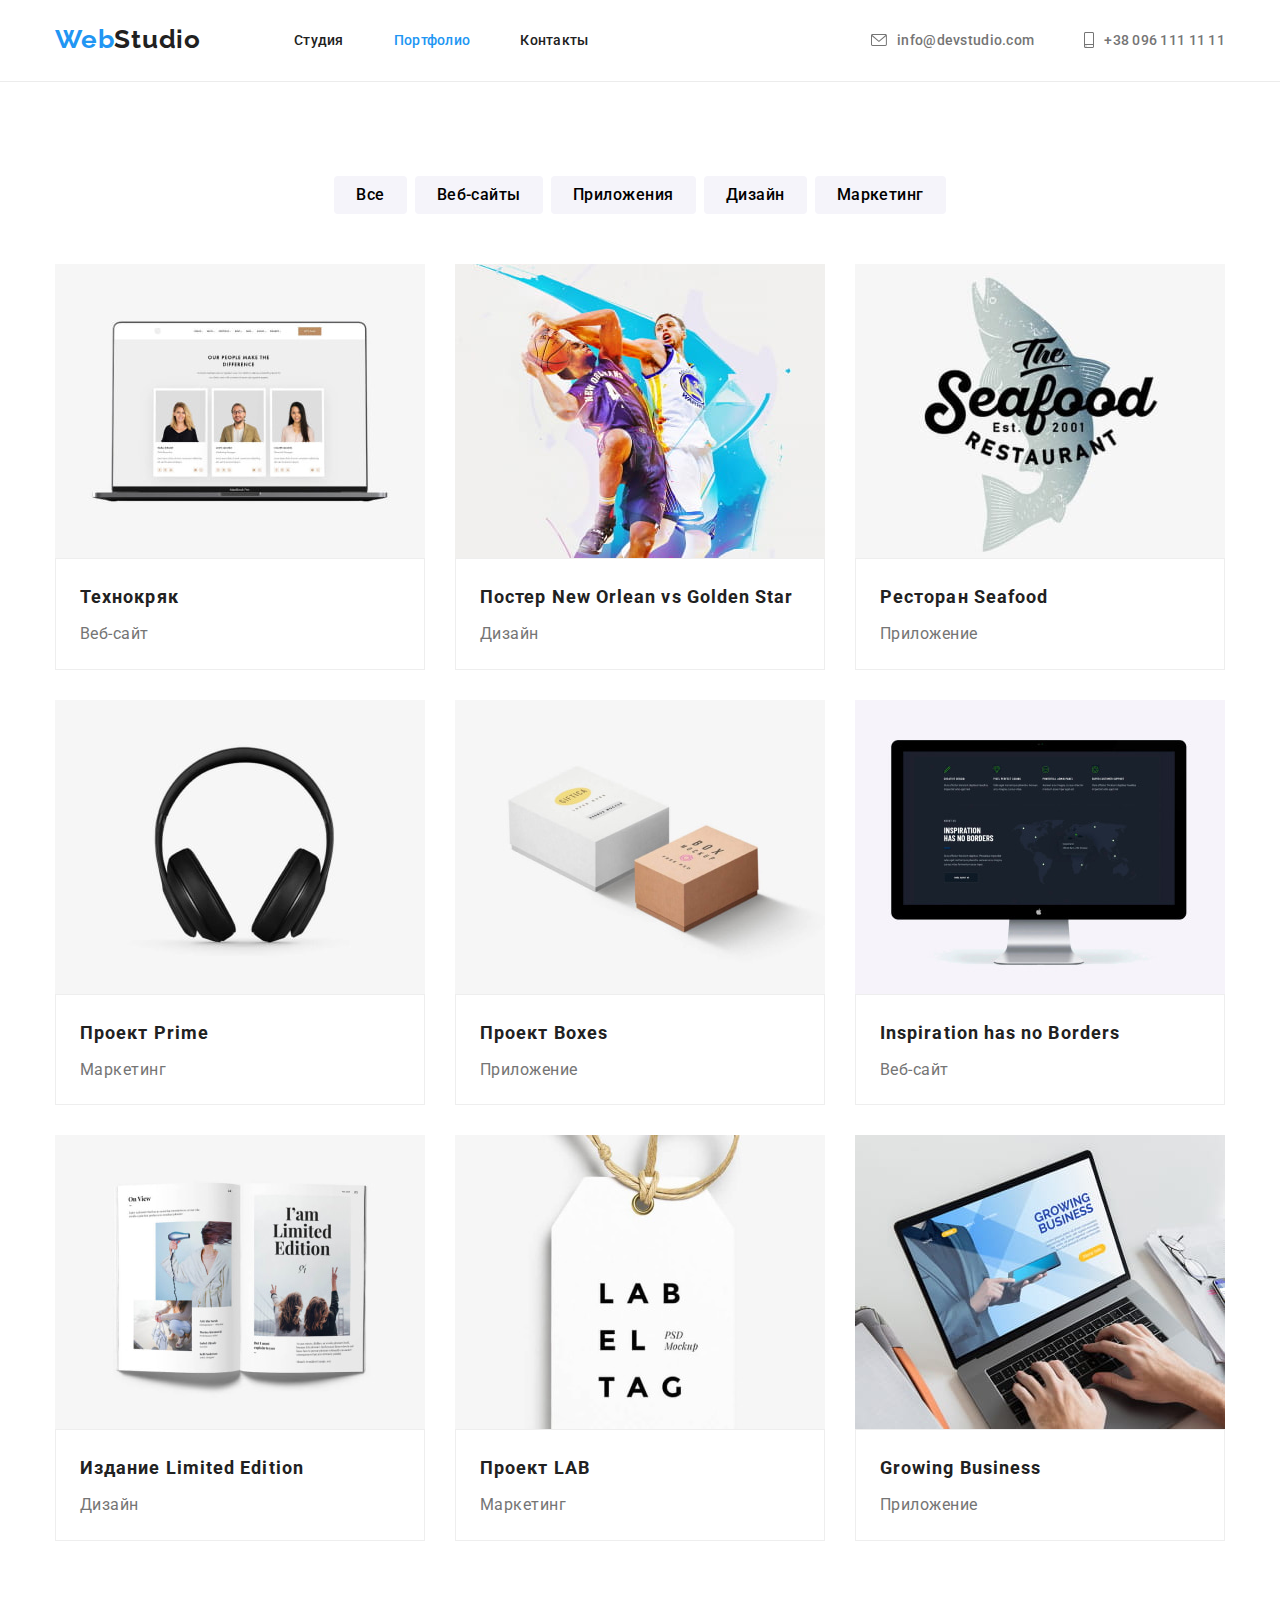
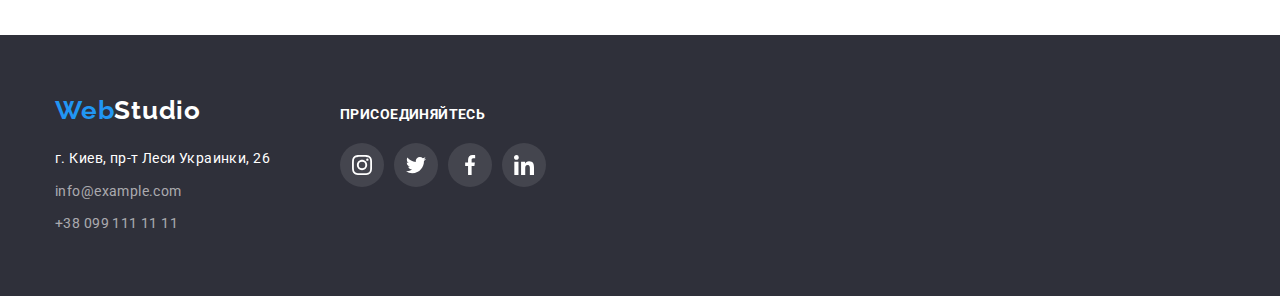
==== portfolio.html @ 4432bff2 "start" ====
<!DOCTYPE html>
<html lang="ru">

<head>
  <meta charset="UTF-8">
  <meta name="viewport" content="width=device-width, initial-scale=1.0">
  <title>Портфолио</title>
  <link href="https://fonts.googleapis.com/css2?family=Raleway:wght@700&family=Roboto:wght@400;500;700;900&display=swap"
    rel="stylesheet">
  <link rel="stylesheet" href="https://cdnjs.cloudflare.com/ajax/libs/modern-normalize/1.1.0/modern-normalize.min.css">
  <link rel="stylesheet" href="./css/styles.css">
</head>

<body>
  <header class="header">
    <div class="container thumb">
      <nav class="menu">
        <a class="menu__logo logo" href="#" target="_blank" rel="noreferrer noopener">Web<span>Studio</span></a>
        <ul class="navigation">
          <li class="navigation__item"><a class="navigation__link link" href="./index.html">Студия</a></li>
          <li class="navigation__item"><a class="navigation__link link current" href="./portfolio.html">Портфолио</a>
          </li>
          <li class="navigation__item"><a class="navigation__link link" href="#">Контакты</a></li>
        </ul>
      </nav>
      <ul class="contacts">
        <li class="contacts__item">
          <a class="contacts__link link" href="mailto:info@devstudio.com">
            <svg class="contacts__icon-mail" width="16" height="12">
              <use href="./images/icons.svg#icon-mail"></use>
            </svg>
            info@devstudio.com
          </a>
        </li>
        <li class="contacts__item">
          <a class="contacts__link link" href="tel:+380961111111">
            <svg class="contacts__icon-smartphone" width="10" height="16">
              <use href="./images/icons.svg#icon-smartphone"></use>
            </svg>
            +38 096 111 11 11
          </a>
        </li>
    </div>
  </header>
  <main>
    <section class="section">
      <div class="container">
        <h1 class="visually-hidden">Портфолио</h1>
        <ul class="filter">
          <li class="filter__item"><button class="filter__btn" type="button">Все</button></li>
          <li class="filter__item"><button class="filter__btn" type="button">Веб-сайты</button></li>
          <li class="filter__item"><button class="filter__btn" type="button">Приложения</button></li>
          <li class="filter__item"><button class="filter__btn" type="button">Дизайн</button></li>
          <li class="filter__item"><button class="filter__btn" type="button">Маркетинг</button></li>
        </ul>
        <ul class="portfolio">
          <li class="portfolio__item">
            <a class="portfolio__link" href="#0">
              <img class="portfolio__img" src="./images/portfolio-image/portfolio-1.jpg" alt="веб сайт технокряк"
                width="370" height="294">
              <div class="portfolio__box">
                <h2 class="portfolio__title">Технокряк</h2>
                <p class="portfolio__text">Веб-сайт</p>
              </div>
            </a>
          </li>
          <li class="portfolio__item">
            <a class="portfolio__link" href="#0">
              <img class=" portfolio__img" src="./images/portfolio-image/portfolio-2.jpg"
                alt="постер баскетбольных команд" width="370" height="294">
              <div class="portfolio__box">
                <h2 class="portfolio__title">Постер <span lang="en">New Orlean vs Golden Star</span></h2>
                <p class="portfolio__text">Дизайн</p>
              </div>
            </a>
          </li>
          <li class="portfolio__item">
            <a class="portfolio__link" href="#0">
              <img class="portfolio__img" src="./images/portfolio-image/portfolio-3.jpg" alt="лого ресторана"
                width="370" height="294">
              <div class="portfolio__box">
                <h2 class="portfolio__title">Ресторан <span lang="en">Seafood</span></h2>
                <p class="portfolio__text">Приложение</p>
              </div>
            </a>
          </li>
          <li class="portfolio__item">
            <a class="portfolio__link" href="#0">
              <img class="portfolio__img" src="./images/portfolio-image/portfolio-4.jpg"
                alt="наушники полноразмерные черные" class="portfolio__img" width="370" height="294">
              <div class="portfolio__box">
                <h2 class="portfolio__title">Проект <span lang="en">Prime</span></h2>
                <p class="portfolio__text">Маркетинг</p>
              </div>
            </a>
          </li>
          <li class="portfolio__item">
            <a class="portfolio__link" href="#0">
              <img class="portfolio__img" src="./images/portfolio-image/portfolio-5.jpg" alt="две коробки" width="370"
                height="294">
              <div class="portfolio__box">
                <h2 class="portfolio__title">Проект <span lang="en">Boxes</span></h2>
                <p class="portfolio__text">Приложение</p>
              </div>
            </a>
          </li>
          <li class="portfolio__item">
            <a class="portfolio__link" href="#0">
              <img class="portfolio__img" src="./images/portfolio-image/portfolio-6.jpg" alt="монитор" width="370"
                height="294">
              <div class="portfolio__box">
                <h2 class="portfolio__title"><span lang="en">Inspiration has no Borders</span></h2>
                <p class="portfolio__text">Веб-сайт</p>
              </div>
            </a>
          </li>
          <li class="portfolio__item">
            <a class="portfolio__link" href="#0">
              <img class="portfolio__img" src="./images/portfolio-image/portfolio-7.jpg" alt="открытый журнал"
                width="370" height="294">
              <div class="portfolio__box">
                <h2 class="portfolio__title">Издание <span lang="en">Limited Edition</span></h2>
                <p class="portfolio__text">Дизайн</p>
              </div>
            </a>
          </li>
          <li class="portfolio__item">
            <a class="portfolio__link" href="#0">
              <img class="portfolio__img" src="./images/portfolio-image/portfolio-8.jpg" alt="белая бирка" width="370"
                height="294">
              <div class="portfolio__box">
                <h2 class="portfolio__title">Проект <span lang="en">LAB</span></h2>
                <p class="portfolio__text">Маркетинг</p>
              </div>
            </a>
          </li>
          <li class="portfolio__item">
            <a class="portfolio__link" href="#0">
              <img class="portfolio__img" src="./images/portfolio-image/portfolio-9.jpg" alt="печатает на нетбуке"
                width="370" height="294">
              <div class="portfolio__box">
                <h2 class="portfolio__title"><span lang="en">Growing Business</span></h2>
                <p class="portfolio__text">Приложение</p>
              </div>
            </a>
          </li>
        </ul>
      </div>
    </section>
  </main>
  <footer class="footer">
    <div class="container footer__thumb">
      <div class="footer__box">
        <a class="footer__logo logo" href="#" target="_blank" rel="noreferrer noopener">Web<span>Studio</span></a>
        <address class="address">
          <ul class="address__list">
            <li class="address__item"><a class="address__map" href="https://goo.gl/maps/3mmmgACdLDucJXHp8"
                target="_blank" rel="noreferrer noopener">г. Киев, пр-т Леси Украинки, 26</a></li>
            <li class="address__item"><a class="address__link link" href="mailto:info@example.com">info@example.com</a>
            </li>
            <li class="address__item"><a class="address__link link" href="tel:+380991111111">+38 099 111 11 11</a></li>
          </ul>
        </address>
      </div>
      <div class="footer__box">
        <p class="footer__text">присоединяйтесь</p>
        <ul class="social-links social-links--position">
          <li class="social-links__item">
            <a class="social-links__link social-links__link--style" href="#0" target="_blank" rel="noreferrer noopener">
              <svg class="social-links__icon" width="20" height="20">
                <use href="./images/icons.svg#icon-instagram"></use>
              </svg>
            </a>
          </li>
          <li class="social-links__item">
            <a class="social-links__link social-links__link--style" href="#0" target="_blank" rel="noreferrer noopener">
              <svg class="social-links__icon" width="20" height="20">
                <use href="./images/icons.svg#icon-twitter"></use>
              </svg>
            </a>
          </li>
          <li class="social-links__item">
            <a class="social-links__link social-links__link--style" href="#0" target="_blank" rel="noreferrer noopener">
              <svg class="social-links__icon" width="20" height="20">
                <use href="./images/icons.svg#icon-facebook"></use>
              </svg>
            </a>
          </li>
          <li class="social-links__item">
            <a class="social-links__link social-links__link--style" href="#0" target="_blank" rel="noreferrer noopener">
              <svg class="social-links__icon" width="20" height="20">
                <use href="./images/icons.svg#icon-linkedin"></use>
              </svg>
            </a>
          </li>
        </ul>
      </div>
    </div>
  </footer>
</body>

</html>
---- css/styles.css ----
/*------------------------------------------------root------------------------------------*/
:root {
  --brandColor: #2196F3;
  --brandHover: #188CE8;
  --firstFontColor: #212121;
  --secondFontColor: #757575;
  --lightFontColor: #ffffff;
  --mainBg: #2F303A;
  --sectionBg: #F5F4FA;
  --nullBg: #ffffff;
  --iconColor: #AFB1B8;
}
/* --------------------------------------------global------------------------------------*/
button {
  border: 0;
}
ul li {
  list-style: none;
}
h1,
h2,
h3,
h4,
h5,
h6,
p,
ul {
  padding: 0;
  margin: 0;
  font-size: inherit;
}
img {
  display: block;
  max-width: 100%;
  height: auto;
}
a {
  text-decoration: none;
}
body {
  font-family: Roboto, sans-serif;
  color: var(--firstFontColor);
  font-size: 14px;
  line-height: 1.2;
}
.section {
  padding-top: 94px;
  padding-bottom: 94px;
}
/* все что нужно сделать невидимым (для семантики и SEO) */
.visually-hidden {
  position: absolute;
  clip: rect(0 0 0 0);
  width: 1px;
  height: 1px;
  margin: -1px;
  border: 0;
  padding: 0;
  overflow: hidden;
}
.container{
  width: 1200px;
  margin: 0 auto;
  padding-left: 15px;
  padding-right: 15px;
}
.logo {
  font-family: Raleway, sans-serif;
  font-weight: 700;
  font-size: 26px;
  letter-spacing: 0.03em;
  text-decoration: none;
  color: var(--brandColor);
}
.logo > span {
  color:var(--firstFontColor);
}

.link:focus,
.link:hover {
  color: var(--brandColor);
}
/*---------------------------------------------header------------------------------------*/

.header {
  letter-spacing: 0.02em;
  font-weight: 500;
  border-bottom: 1px solid #ececec;
}
.thumb {
  display: flex;
}
.menu {
  display: flex;
}
.menu__logo {
  padding-top: 24px;
  padding-bottom: 24px;
  margin-right: 93px;
}
.navigation {
  display: flex;
}
.navigation__item{
}
.navigation__item:not(:last-child) {
  margin-right: 50px;
}
.navigation__link{
  display: block;
  padding-top: 32px;
  padding-bottom: 32px;
  text-decoration: none;
  color: var(--firstFontColor);
}
.contacts {
  display: flex;
  margin-left: auto;
}
.contacts__item{
}
.contacts__icon-mail {
  margin-right: 10px;
  fill: currentColor;
}
.contacts__icon-smartphone{
  margin-right: 10px;
  fill: currentColor;
}
.contacts__item:not(:last-child) {
  margin-right: 50px;
}
.contacts__link {
  display: flex;
  align-items: center;
  padding-top: 32px;
  padding-bottom: 32px;
  color: var(--secondFontColor);
}
.current {
  color:var(--brandColor);
}

/* -------------------------------------------studio-main--------------------------------*/
/*--------------------------------hero---------------------*/
.hero {
  padding-top: 200px;
  padding-bottom: 200px;
  margin: 0 auto;
  max-width: 1600px;
  height: 600px;
  background-color: var(--mainBg);
  background-image: linear-gradient(
    to right,
    rgba(47, 48, 58, 0.4),
    rgba(47, 48, 58, 0.4)
  ), url(../images/hero-bg.jpg);
  background-repeat: no-repeat;
  background-position: center;
  background-size: cover;
}
/* если нужно чтоб фон под картинкой был бесконечно широким */
/* .hero--bg {
  background-color: var(--mainBg);
} */
.box {
  display: flex;
  flex-direction: column;
  align-items: center;
}
.hero__title {
  font-size: 44px;
  font-weight: 900;
  line-height: 1.36;
  letter-spacing: 0.06em;

  text-transform: uppercase;
  text-align: center;
  max-width: 700px;
  margin-bottom: 30px;
  color: var(--lightFontColor);
}
.hero__btn {
  font-size: 16px;
  font-weight: 700;
  line-height: 1.87;
  letter-spacing: 0.06em;
  padding: 10px 32px;
  border-radius: 4px;
  background-color: var(--brandColor);
  color: var(--lightFontColor);
}
.hero__btn:focus,
.hero__btn:hover {
  background-color: var(--brandHover);
  cursor: pointer;
}
/*----------------------------rows-----------------------*/
.rows {
  display: flex;
}
.rows__item {
  flex-basis: calc((100% - 90px) / 4);
}
.rows__item:not(:last-child){
  margin-right: 30px;
}
.rows__box {
  display: flex;
  align-items: center;
  justify-content: center;
  background-color: #F5F4FA;
  border-radius: 4px;
  margin-bottom: 30px;
  width: 270px;
  height: 120px;
}
.rows__icon {

}
.rows__title {
  font-weight: 700;
  line-height: 1.14;
  letter-spacing: 0.03em;
  text-transform: uppercase;
  margin-bottom: 10px;
}
.rows__text {
  line-height: 1.71;
  letter-spacing: 0.03em;
  color: var(--secondFontColor);
}
/*----------------------------work-------------------------*/
.position {
  padding-top: 0;
}
.title {
  font-size: 36px;
  font-weight: 700;
  letter-spacing: 0.03em;
  text-align: center;
  margin-bottom: 50px;
}
.works {
  display: flex;
}
.works__item {
  flex-basis: calc((100% - 60px) / 3);
}
.works__item:not(:last-child){
  margin-right: 30px;
}
.works__img {
}
.background {
  background-color: var(--sectionBg);
}
/*------------------------------team-----------------------*/
.team {
  display: flex;
}
.team__item {
  flex-basis: calc((100% - 90px) / 4);
  border-bottom-left-radius: 4px;
  border-bottom-right-radius: 4px;
  background-color: var(--nullBg);
  box-shadow: 0px 1px 3px rgba(0, 0, 0, 0.12), 0px 1px 1px rgba(0, 0, 0, 0.14), 0px 2px 1px rgba(0, 0, 0, 0.2);
}
.team__item:not(:last-child) {
  margin-right: 30px;
}
.team__img {
  display: block;
}
.team__box {
  font-size: 16px;
  letter-spacing: 0.03em;
  text-align: center;
  padding: 30px 32px;
}
.team__title {
  font-weight: 500;
  margin-bottom: 10px;
}
.team__text {
  margin-bottom: 16px;
  color: var(--secondFontColor);
}
.social-links {
  display: flex;
  justify-content: center;
}
.social-links__item {
}
.social-links__item:not(:last-child) {
  margin-right: 10px;
}
.social-links__link{
  display: flex;
  align-items: center;
  justify-content: center;
  width: 44px;
  height: 44px;
  color: var(--iconColor);
}
.social-links__link:focus,
.social-links__link:hover {
  background-color: var(--brandColor);
  border-radius: 50%;
  color: var(--nullBg);
}
.social-links__icon {
  fill: currentColor;
}
/*----------------------------clients---------------------*/
.clients {
  display: flex;
}
.clients__item {
}
.clients__item:not(:last-child) {
  margin-right: 30px;
}
.clients__link {
  display: flex;
  align-items: center;
  justify-content: center;
  width: 170px;
  height: 92px;
  border-radius: 4px;
  border: 1px solid var(--iconColor);
  color: var(--iconColor);
}
.clients__link:focus,
.clients__link:hover {
  color: var(--brandColor);
  border-color: var(--brandColor);
}
.clients__icon {
  fill: currentColor;
}
/* -----------------------------------------portfolio-main-------------------------------*/


.filter {
  display: flex;
  justify-content: center;
  margin-bottom: 50px;
}
.filter__item:not(:last-child) {
  margin-right: 8px;
}
.filter__btn {
  font-size: 16px;
  line-height: 1.62;
  letter-spacing: 0.03em;
  font-weight: 500;

  padding: 6px 22px;
  border-radius: 4px;
  background-color: var(--sectionBg);
}
.filter__btn:focus,
.filter__btn:hover {
  color: var(--lightFontColor);
  background-color: var(--brandColor);
  box-shadow: 0px 3px 1px rgba(0, 0, 0, 0.1), 0px 1px 2px rgba(0, 0, 0, 0.08), 0px 2px 2px rgba(0, 0, 0, 0.12);
  cursor: pointer;
}
.portfolio {
  display: flex;
  flex-wrap: wrap;
}
.portfolio__item {
  flex-basis: calc((100% - 60px) / 3);
  margin-right: 30px;
  margin-bottom: 30px;
}
/* or with :not(:nth-child(3n))
          margin-right: 30px;*/
.portfolio__item:nth-child(3n) {
  margin-right: 0;
}
.portfolio__item:nth-last-child(-n + 3) {
  margin-bottom: 0;
}
.portfolio__link {
  display: block;
  color: var(--firstFontColor);
}
.portfolio__link:focus,
.portfolio__link:hover {
  box-shadow: 0px 1px 1px rgba(0, 0, 0, 0.12), 0px 4px 4px rgba(0, 0, 0, 0.06), 1px 4px 6px rgba(0, 0, 0, 0.16);
}
.portfolio__img {
  display: block;
}
.portfolio__box {
  padding: 20px 24px;
  background-color: var(--nullBg);
  border: 1px solid #eeeeee;
}
.portfolio__title {
  font-size: 18px;
  line-height: 2;
  letter-spacing: 0.06em;
  font-weight: 700;
  margin-bottom: 4px;
}
.portfolio__text {
  font-size: 16px;
  line-height: 1.87;
  letter-spacing: 0.03em;
  color: var(--secondFontColor);
}

/*---------------------------------------------footer------------------------------------*/

.footer {
  background-color: var(--mainBg);
  padding-top: 60px;
  padding-bottom: 60px;
}
.footer__logo {
  display: block;
  margin-bottom: 20px;
}
.footer__logo > span {
  color: var(--lightFontColor);
}
.address {
}
.address__list {
  font-style: normal;
  line-height: 1.71;
  letter-spacing: 0.03em;
}
.address__item:not(:last-child) {
  margin-bottom: 9px;
}
.address__map {
  text-decoration: none;
  color: var(--lightFontColor);
}
.address__link {
  text-decoration: none;
  color: rgba(255, 255, 255, 0.6);
}
/* ------------------------social links block-------------- */
.footer__thumb {
  display: flex;
  align-items: baseline;
}
.footer__box:first-child {
  margin-right: 70px;
}
.footer__box:nth-child(2) {

}
.footer__text {
  line-height: 1.14;
  font-weight: 700;
  letter-spacing: 0.03em;
  text-transform: uppercase;
  color: var(--lightFontColor);
  margin-bottom: 20px;
}
.social-links--position {
  padding: 0;
  margin: 0;
}
.social-links__link--style {
  color: var(--nullBg);
  background-color: rgba(255, 255, 255, 0.1);
  border-radius: 50%;
}
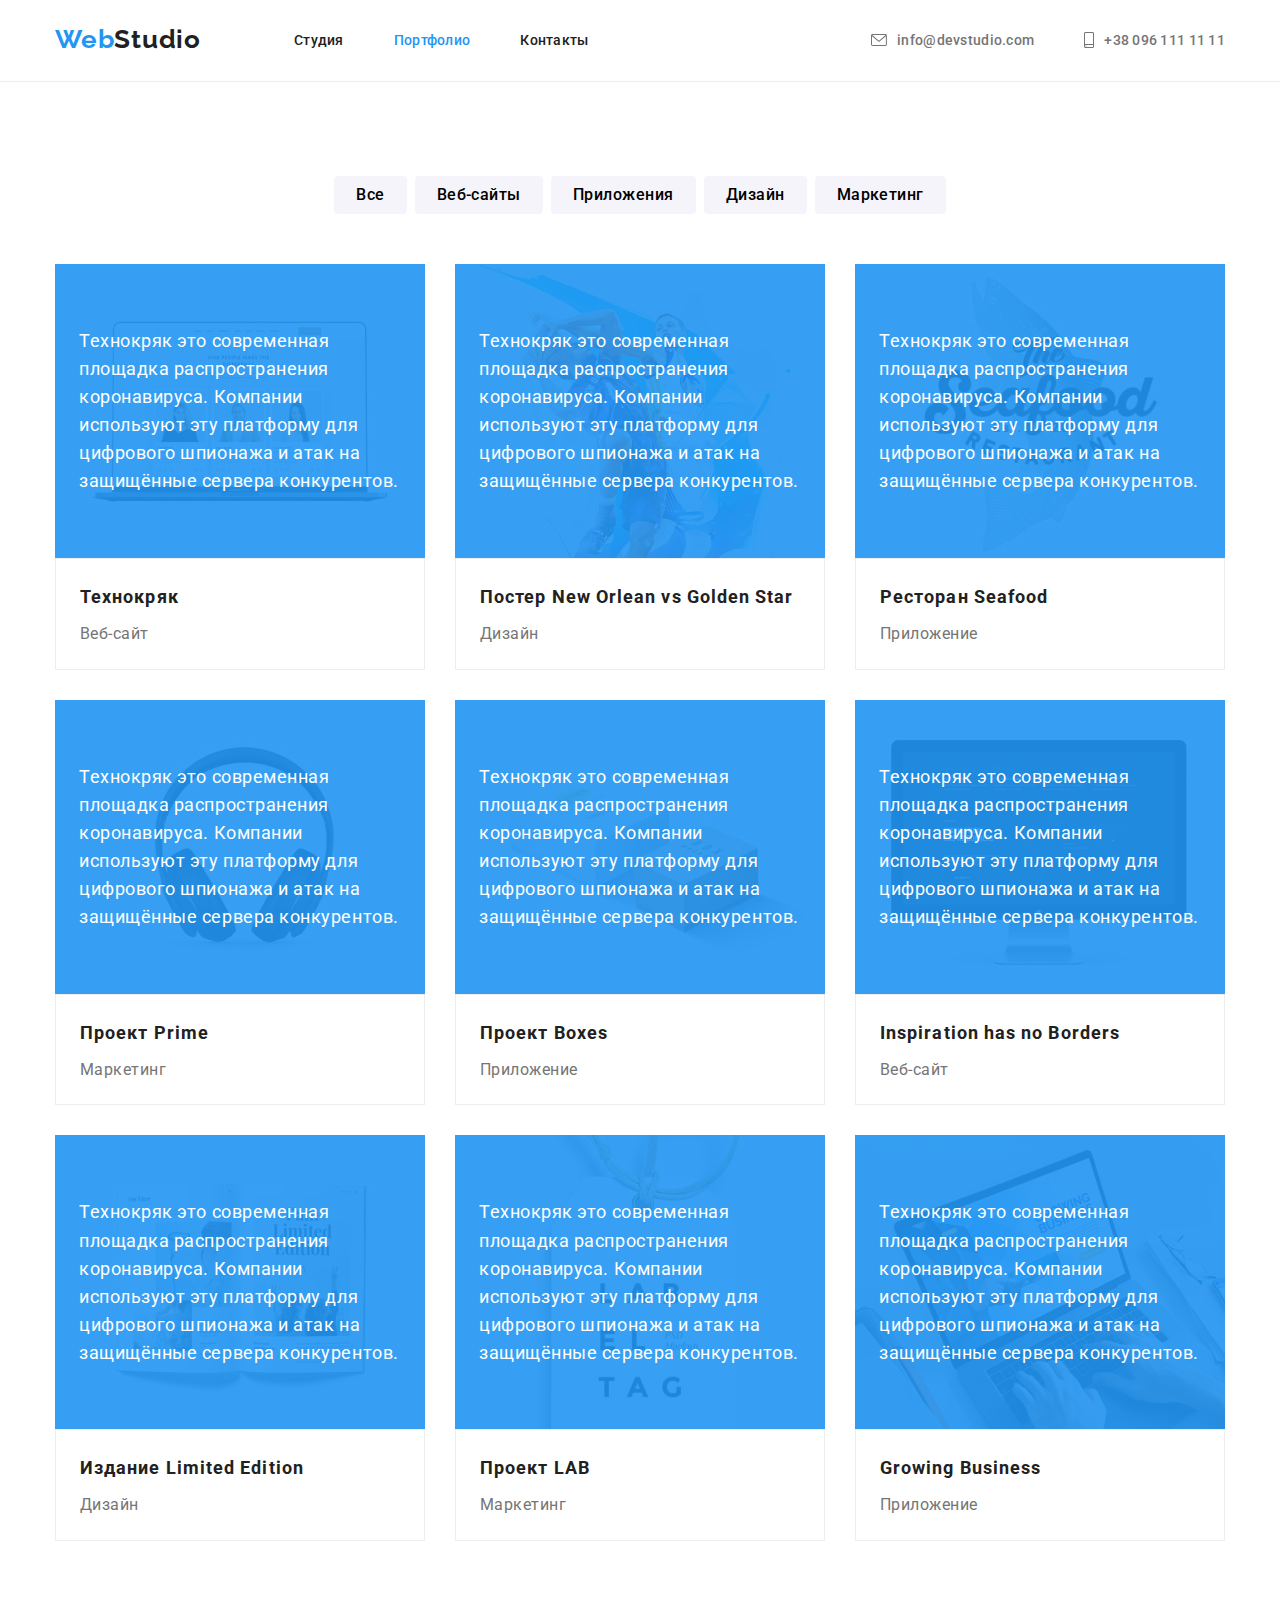
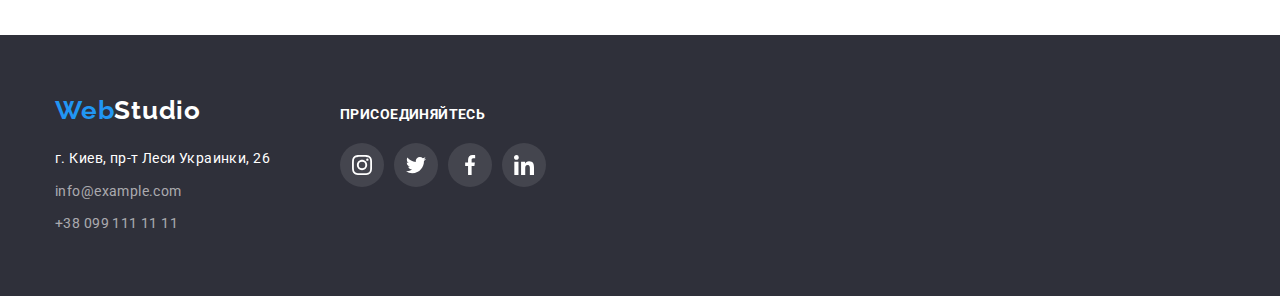
==== commit a3a64aff: "overlay+" ====
--- a/portfolio.html
+++ b/portfolio.html
@@ -56,8 +56,15 @@
         <ul class="portfolio">
           <li class="portfolio__item">
             <a class="portfolio__link" href="#0">
-              <img class="portfolio__img" src="./images/portfolio-image/portfolio-1.jpg" alt="веб сайт технокряк"
-                width="370" height="294">
+              <div class="portfolio__thumb">
+                <img class="portfolio__img" src="./images/portfolio-image/portfolio-1.jpg" alt="веб сайт технокряк"
+                  width="370" height="294">
+                <div class="portfolio__overlay">
+                  <p class="portfolio__description">Технокряк это современная площадка распространения коронавируса.
+                    Компании используют эту платформу для цифрового шпионажа и атак на защищённые сервера конкурентов.
+                  </p>
+                </div>
+              </div>
               <div class="portfolio__box">
                 <h2 class="portfolio__title">Технокряк</h2>
                 <p class="portfolio__text">Веб-сайт</p>
@@ -66,8 +73,15 @@
           </li>
           <li class="portfolio__item">
             <a class="portfolio__link" href="#0">
-              <img class=" portfolio__img" src="./images/portfolio-image/portfolio-2.jpg"
-                alt="постер баскетбольных команд" width="370" height="294">
+              <div class="portfolio__thumb">
+                <img class=" portfolio__img" src="./images/portfolio-image/portfolio-2.jpg"
+                  alt="постер баскетбольных команд" width="370" height="294">
+                <div class="portfolio__overlay">
+                  <p class="portfolio__description">Технокряк это современная площадка распространения коронавируса.
+                    Компании используют эту платформу для цифрового шпионажа и атак на защищённые сервера конкурентов.
+                  </p>
+                </div>
+              </div>
               <div class="portfolio__box">
                 <h2 class="portfolio__title">Постер <span lang="en">New Orlean vs Golden Star</span></h2>
                 <p class="portfolio__text">Дизайн</p>
@@ -76,8 +90,15 @@
           </li>
           <li class="portfolio__item">
             <a class="portfolio__link" href="#0">
-              <img class="portfolio__img" src="./images/portfolio-image/portfolio-3.jpg" alt="лого ресторана"
-                width="370" height="294">
+              <div class="portfolio__thumb">
+                <img class="portfolio__img" src="./images/portfolio-image/portfolio-3.jpg" alt="лого ресторана"
+                  width="370" height="294">
+                <div class="portfolio__overlay">
+                  <p class="portfolio__description">Технокряк это современная площадка распространения коронавируса.
+                    Компании используют эту платформу для цифрового шпионажа и атак на защищённые сервера конкурентов.
+                  </p>
+                </div>
+              </div>
               <div class="portfolio__box">
                 <h2 class="portfolio__title">Ресторан <span lang="en">Seafood</span></h2>
                 <p class="portfolio__text">Приложение</p>
@@ -86,8 +107,15 @@
           </li>
           <li class="portfolio__item">
             <a class="portfolio__link" href="#0">
-              <img class="portfolio__img" src="./images/portfolio-image/portfolio-4.jpg"
-                alt="наушники полноразмерные черные" class="portfolio__img" width="370" height="294">
+              <div class="portfolio__thumb">
+                <img class="portfolio__img" src="./images/portfolio-image/portfolio-4.jpg"
+                  alt="наушники полноразмерные черные" class="portfolio__img" width="370" height="294">
+                <div class="portfolio__overlay">
+                  <p class="portfolio__description">Технокряк это современная площадка распространения коронавируса.
+                    Компании используют эту платформу для цифрового шпионажа и атак на защищённые сервера конкурентов.
+                  </p>
+                </div>
+              </div>
               <div class="portfolio__box">
                 <h2 class="portfolio__title">Проект <span lang="en">Prime</span></h2>
                 <p class="portfolio__text">Маркетинг</p>
@@ -96,8 +124,15 @@
           </li>
           <li class="portfolio__item">
             <a class="portfolio__link" href="#0">
-              <img class="portfolio__img" src="./images/portfolio-image/portfolio-5.jpg" alt="две коробки" width="370"
-                height="294">
+              <div class="portfolio__thumb">
+                <img class="portfolio__img" src="./images/portfolio-image/portfolio-5.jpg" alt="две коробки" width="370"
+                  height="294">
+                <div class="portfolio__overlay">
+                  <p class="portfolio__description">Технокряк это современная площадка распространения коронавируса.
+                    Компании используют эту платформу для цифрового шпионажа и атак на защищённые сервера конкурентов.
+                  </p>
+                </div>
+              </div>
               <div class="portfolio__box">
                 <h2 class="portfolio__title">Проект <span lang="en">Boxes</span></h2>
                 <p class="portfolio__text">Приложение</p>
@@ -106,8 +141,15 @@
           </li>
           <li class="portfolio__item">
             <a class="portfolio__link" href="#0">
-              <img class="portfolio__img" src="./images/portfolio-image/portfolio-6.jpg" alt="монитор" width="370"
-                height="294">
+              <div class="portfolio__thumb">
+                <img class="portfolio__img" src="./images/portfolio-image/portfolio-6.jpg" alt="монитор" width="370"
+                  height="294">
+                <div class="portfolio__overlay">
+                  <p class="portfolio__description">Технокряк это современная площадка распространения коронавируса.
+                    Компании используют эту платформу для цифрового шпионажа и атак на защищённые сервера конкурентов.
+                  </p>
+                </div>
+              </div>
               <div class="portfolio__box">
                 <h2 class="portfolio__title"><span lang="en">Inspiration has no Borders</span></h2>
                 <p class="portfolio__text">Веб-сайт</p>
@@ -116,8 +158,15 @@
           </li>
           <li class="portfolio__item">
             <a class="portfolio__link" href="#0">
-              <img class="portfolio__img" src="./images/portfolio-image/portfolio-7.jpg" alt="открытый журнал"
-                width="370" height="294">
+              <div class="portfolio__thumb">
+                <img class="portfolio__img" src="./images/portfolio-image/portfolio-7.jpg" alt="открытый журнал"
+                  width="370" height="294">
+                <div class="portfolio__overlay">
+                  <p class="portfolio__description">Технокряк это современная площадка распространения коронавируса.
+                    Компании используют эту платформу для цифрового шпионажа и атак на защищённые сервера конкурентов.
+                  </p>
+                </div>
+              </div>
               <div class="portfolio__box">
                 <h2 class="portfolio__title">Издание <span lang="en">Limited Edition</span></h2>
                 <p class="portfolio__text">Дизайн</p>
@@ -126,8 +175,15 @@
           </li>
           <li class="portfolio__item">
             <a class="portfolio__link" href="#0">
-              <img class="portfolio__img" src="./images/portfolio-image/portfolio-8.jpg" alt="белая бирка" width="370"
-                height="294">
+              <div class="portfolio__thumb">
+                <img class="portfolio__img" src="./images/portfolio-image/portfolio-8.jpg" alt="белая бирка" width="370"
+                  height="294">
+                <div class="portfolio__overlay">
+                  <p class="portfolio__description">Технокряк это современная площадка распространения коронавируса.
+                    Компании используют эту платформу для цифрового шпионажа и атак на защищённые сервера конкурентов.
+                  </p>
+                </div>
+              </div>
               <div class="portfolio__box">
                 <h2 class="portfolio__title">Проект <span lang="en">LAB</span></h2>
                 <p class="portfolio__text">Маркетинг</p>
@@ -136,8 +192,15 @@
           </li>
           <li class="portfolio__item">
             <a class="portfolio__link" href="#0">
-              <img class="portfolio__img" src="./images/portfolio-image/portfolio-9.jpg" alt="печатает на нетбуке"
-                width="370" height="294">
+              <div class="portfolio__thumb">
+                <img class="portfolio__img" src="./images/portfolio-image/portfolio-9.jpg" alt="печатает на нетбуке"
+                  width="370" height="294">
+                <div class="portfolio__overlay">
+                  <p class="portfolio__description">Технокряк это современная площадка распространения коронавируса.
+                    Компании используют эту платформу для цифрового шпионажа и атак на защищённые сервера конкурентов.
+                  </p>
+                </div>
+              </div>
               <div class="portfolio__box">
                 <h2 class="portfolio__title"><span lang="en">Growing Business</span></h2>
                 <p class="portfolio__text">Приложение</p>
--- a/css/styles.css
+++ b/css/styles.css
@@ -246,10 +246,29 @@
   display: flex;
 }
 .works__item {
+  position: relative;
   flex-basis: calc((100% - 60px) / 3);
 }
 .works__item:not(:last-child){
   margin-right: 30px;
+}
+.works__box {
+  position: absolute;
+  left: 0;
+  bottom: 0;
+  width: 100%;
+  padding-top: 27px;
+  padding-bottom: 27px;
+  background-color: rgba(47, 48, 58, 0.8);
+}
+.works__label {
+  font-weight: 700;
+  line-height: 1.14;
+  text-align: center;
+  letter-spacing: 0.03em;
+  text-transform: uppercase;
+  color: var(--lightFontColor);
+  
 }
 .works__img {
 }
@@ -393,6 +412,26 @@
 .portfolio__link:hover {
   box-shadow: 0px 1px 1px rgba(0, 0, 0, 0.12), 0px 4px 4px rgba(0, 0, 0, 0.06), 1px 4px 6px rgba(0, 0, 0, 0.16);
 }
+/* ----------------------overlay------------ */
+.portfolio__thumb {
+  position: relative;
+}
+.portfolio__overlay {
+  position: absolute;
+  left: 0;
+  bottom: 0;
+  width: 100%;
+  height: 100%;
+  background-color: rgba(33, 150, 243, 0.9);
+}
+.portfolio__description {
+  font-size: 18px;
+  line-height: 1.56;
+  letter-spacing: 0.03em;
+  padding: 63px 24px;
+  color: var(--lightFontColor);
+}
+/* --------------------end-overlay---------- */
 .portfolio__img {
   display: block;
 }
@@ -475,3 +514,44 @@
   background-color: rgba(255, 255, 255, 0.1);
   border-radius: 50%;
 }
+/*---------------------------------------modal-window-----------------------------------*/
+.backdrop {
+  position: fixed;
+  top: 0;
+  left: 0;
+  width: 100%;  
+  height: 100%;
+  background-color: rgba(0, 0, 0, 0.2);
+}
+.backdrop--hidden {
+  visibility: hidden;
+  opacity: 0;
+  pointer-events: none;
+}
+.modal {
+  position: absolute;
+  top: 50%;
+  left: 50%;
+  transform: translate(-50%, -50%);
+  width: 528px;
+  height: 581px;
+  background-color: var(--nullBg);
+  border-radius: 4px;
+  box-shadow: 0px 1px 3px rgba(0, 0, 0, 0.12), 0px 1px 1px rgba(0, 0, 0, 0.14), 0px 2px 1px rgba(0, 0, 0, 0.2);
+}
+.modal__close {
+  position: absolute;
+  top: 8px;
+  right: 8px;
+  width: 30px;
+  height: 30px;
+  display: flex;
+  justify-content: center;
+  align-items: center;
+  background-color: var(--nullBg);
+  border: 1px solid rgba(0, 0, 0, 0.1);
+  border-radius: 50%;
+  cursor: pointer;
+}
+.modal__icon {
+}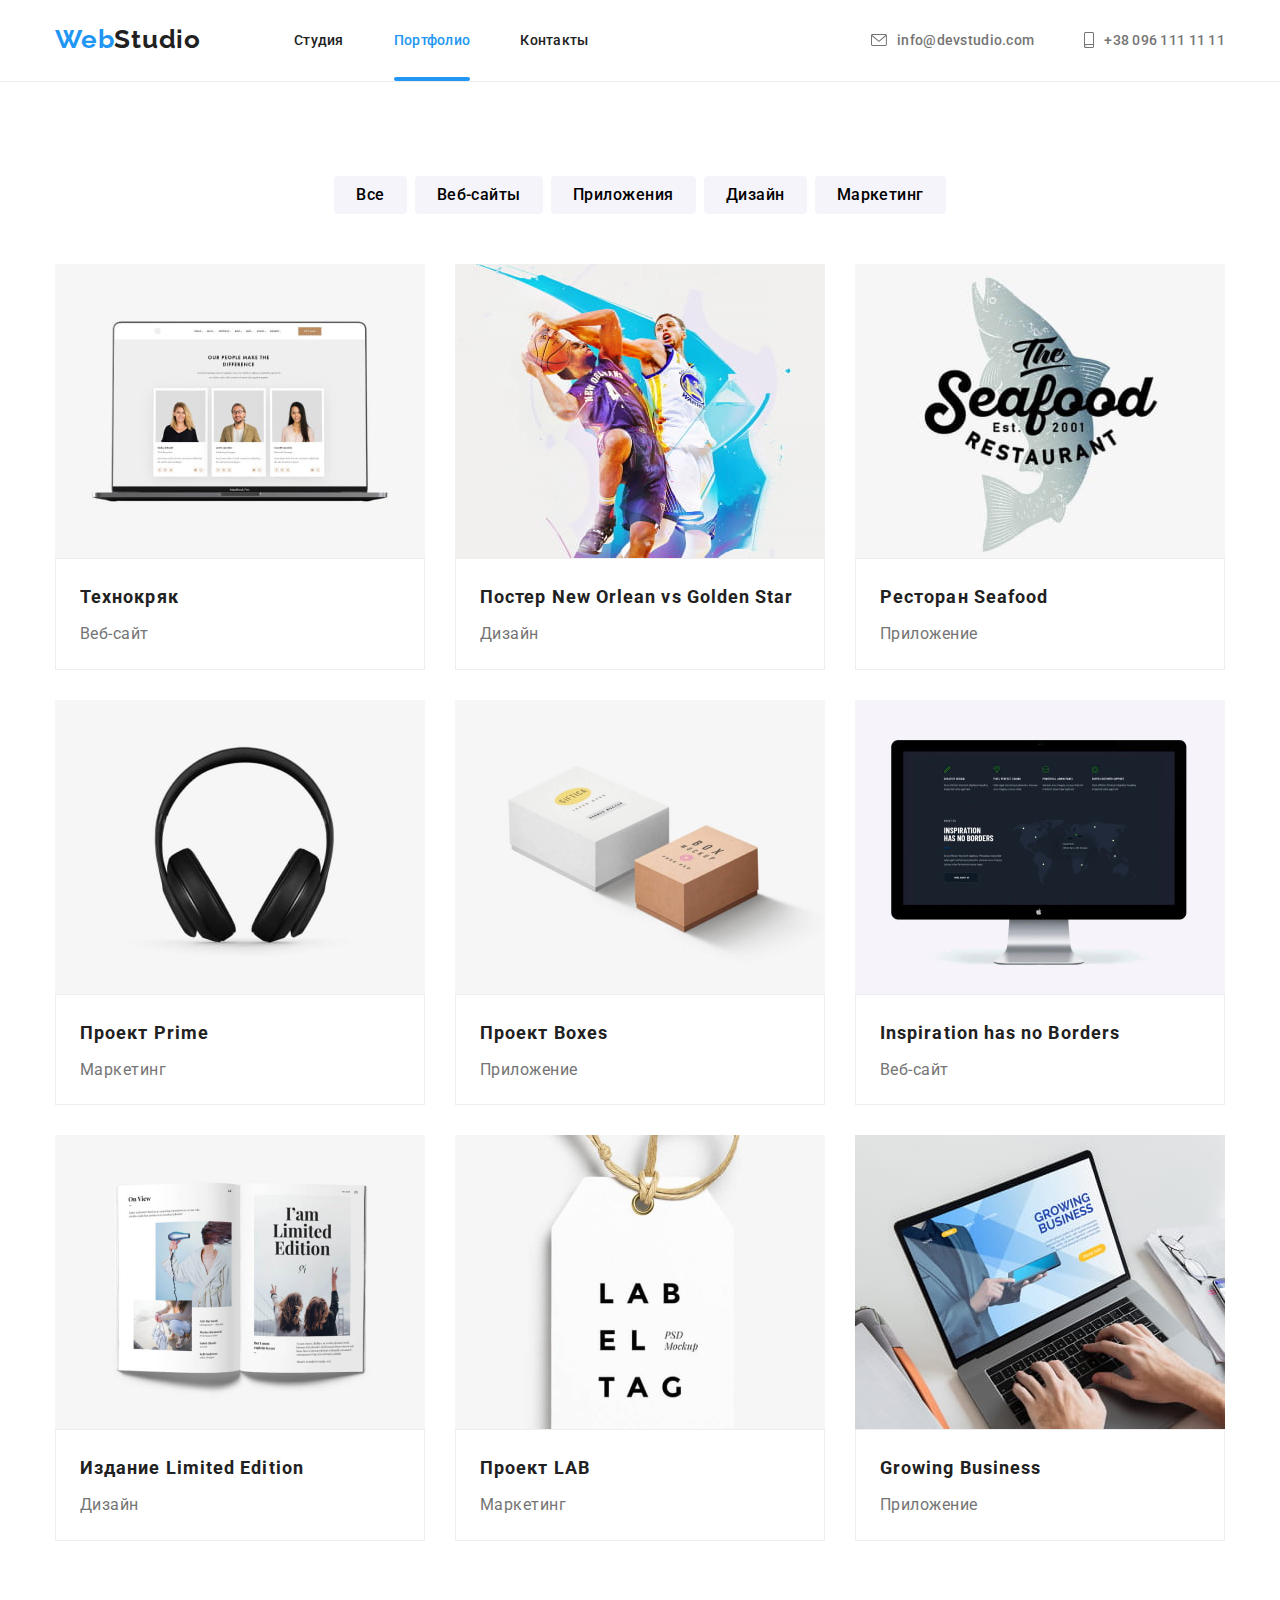
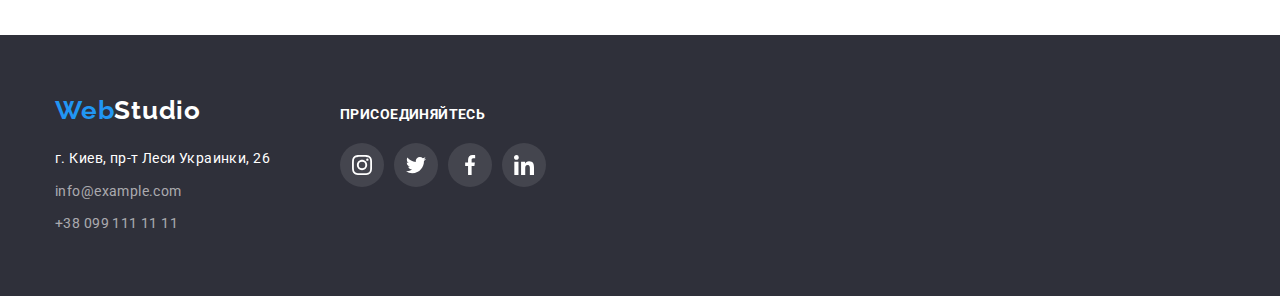
==== commit 5ce11b44: "-social links class" ====
--- a/portfolio.html
+++ b/portfolio.html
@@ -227,31 +227,31 @@
       </div>
       <div class="footer__box">
         <p class="footer__text">присоединяйтесь</p>
-        <ul class="social-links social-links--position">
-          <li class="social-links__item">
-            <a class="social-links__link social-links__link--style" href="#0" target="_blank" rel="noreferrer noopener">
-              <svg class="social-links__icon" width="20" height="20">
+        <ul class="social social--position">
+          <li class="social__item">
+            <a class="social__link social__link--style" href="#0" target="_blank" rel="noreferrer noopener">
+              <svg class="social__icon" width="20" height="20">
                 <use href="./images/icons.svg#icon-instagram"></use>
               </svg>
             </a>
           </li>
-          <li class="social-links__item">
-            <a class="social-links__link social-links__link--style" href="#0" target="_blank" rel="noreferrer noopener">
-              <svg class="social-links__icon" width="20" height="20">
+          <li class="social__item">
+            <a class="social__link social__link--style" href="#0" target="_blank" rel="noreferrer noopener">
+              <svg class="social__icon" width="20" height="20">
                 <use href="./images/icons.svg#icon-twitter"></use>
               </svg>
             </a>
           </li>
-          <li class="social-links__item">
-            <a class="social-links__link social-links__link--style" href="#0" target="_blank" rel="noreferrer noopener">
-              <svg class="social-links__icon" width="20" height="20">
+          <li class="social__item">
+            <a class="social__link social__link--style" href="#0" target="_blank" rel="noreferrer noopener">
+              <svg class="social__icon" width="20" height="20">
                 <use href="./images/icons.svg#icon-facebook"></use>
               </svg>
             </a>
           </li>
-          <li class="social-links__item">
-            <a class="social-links__link social-links__link--style" href="#0" target="_blank" rel="noreferrer noopener">
-              <svg class="social-links__icon" width="20" height="20">
+          <li class="social__item">
+            <a class="social__link social__link--style" href="#0" target="_blank" rel="noreferrer noopener">
+              <svg class="social__icon" width="20" height="20">
                 <use href="./images/icons.svg#icon-linkedin"></use>
               </svg>
             </a>
--- a/css/styles.css
+++ b/css/styles.css
@@ -76,7 +76,9 @@
 .logo > span {
   color:var(--firstFontColor);
 }
-
+.link {
+  transition: color 250ms cubic-bezier(0.4, 0, 0.2, 1);
+}
 .link:focus,
 .link:hover {
   color: var(--brandColor);
@@ -103,6 +105,7 @@
   display: flex;
 }
 .navigation__item{
+  position: relative;
 }
 .navigation__item:not(:last-child) {
   margin-right: 50px;
@@ -114,12 +117,25 @@
   text-decoration: none;
   color: var(--firstFontColor);
 }
+.current {
+  color:var(--brandColor);
+}
+.current::after {
+  content: "";
+  position: absolute;
+  left: 0;
+  bottom: 0;
+  background-color: var(--brandColor);
+  width:100%;
+  height: 4px;
+  border-radius: 2px;
+}
 .contacts {
   display: flex;
   margin-left: auto;
 }
-.contacts__item{
-}
+/* .contacts__item{} */
+
 .contacts__icon-mail {
   margin-right: 10px;
   fill: currentColor;
@@ -138,10 +154,6 @@
   padding-bottom: 32px;
   color: var(--secondFontColor);
 }
-.current {
-  color:var(--brandColor);
-}
-
 /* -------------------------------------------studio-main--------------------------------*/
 /*--------------------------------hero---------------------*/
 .hero {
@@ -190,11 +202,12 @@
   border-radius: 4px;
   background-color: var(--brandColor);
   color: var(--lightFontColor);
+  cursor: pointer;
+  transition: background-color 250ms cubic-bezier(0.4, 0, 0.2, 1);
 }
 .hero__btn:focus,
 .hero__btn:hover {
   background-color: var(--brandHover);
-  cursor: pointer;
 }
 /*----------------------------rows-----------------------*/
 .rows {
@@ -216,9 +229,8 @@
   width: 270px;
   height: 120px;
 }
-.rows__icon {
-
-}
+/* .rows__icon {} */
+
 .rows__title {
   font-weight: 700;
   line-height: 1.14;
@@ -268,10 +280,10 @@
   letter-spacing: 0.03em;
   text-transform: uppercase;
   color: var(--lightFontColor);
-  
-}
-.works__img {
-}
+}
+
+/* .works__img {} */
+
 .background {
   background-color: var(--sectionBg);
 }
@@ -306,38 +318,41 @@
   margin-bottom: 16px;
   color: var(--secondFontColor);
 }
-.social-links {
+.social {
   display: flex;
   justify-content: center;
 }
-.social-links__item {
-}
-.social-links__item:not(:last-child) {
+
+/* .social__item {} */
+
+.social__item:not(:last-child) {
   margin-right: 10px;
 }
-.social-links__link{
+.social__link{
   display: flex;
   align-items: center;
   justify-content: center;
   width: 44px;
   height: 44px;
   color: var(--iconColor);
-}
-.social-links__link:focus,
-.social-links__link:hover {
+  border-radius: 50%;
+  transition: background-color 250ms cubic-bezier(0.4, 0, 0.2, 1), color 250ms cubic-bezier(0.4, 0, 0.2, 1);
+}
+.social__link:focus,
+.social__link:hover {
   background-color: var(--brandColor);
-  border-radius: 50%;
   color: var(--nullBg);
 }
-.social-links__icon {
+.social__icon {
   fill: currentColor;
 }
 /*----------------------------clients---------------------*/
 .clients {
   display: flex;
 }
-.clients__item {
-}
+
+/* .clients__item {} */
+
 .clients__item:not(:last-child) {
   margin-right: 30px;
 }
@@ -350,6 +365,7 @@
   border-radius: 4px;
   border: 1px solid var(--iconColor);
   color: var(--iconColor);
+  transition: border-color 250ms cubic-bezier(0.4, 0, 0.2, 1), color 250ms cubic-bezier(0.4, 0, 0.2, 1);
 }
 .clients__link:focus,
 .clients__link:hover {
@@ -361,7 +377,6 @@
 }
 /* -----------------------------------------portfolio-main-------------------------------*/
 
-
 .filter {
   display: flex;
   justify-content: center;
@@ -379,13 +394,14 @@
   padding: 6px 22px;
   border-radius: 4px;
   background-color: var(--sectionBg);
+  cursor: pointer;
+  transition: color 250ms cubic-bezier(0.4, 0, 0.2, 1), background-color 250ms cubic-bezier(0.4, 0, 0.2, 1), box-shadow 250ms cubic-bezier(0.4, 0, 0.2, 1);
 }
 .filter__btn:focus,
 .filter__btn:hover {
   color: var(--lightFontColor);
   background-color: var(--brandColor);
   box-shadow: 0px 3px 1px rgba(0, 0, 0, 0.1), 0px 1px 2px rgba(0, 0, 0, 0.08), 0px 2px 2px rgba(0, 0, 0, 0.12);
-  cursor: pointer;
 }
 .portfolio {
   display: flex;
@@ -407,14 +423,21 @@
 .portfolio__link {
   display: block;
   color: var(--firstFontColor);
+  transition: box-shadow 250ms cubic-bezier(0.4, 0, 0.2, 1);
 }
 .portfolio__link:focus,
 .portfolio__link:hover {
   box-shadow: 0px 1px 1px rgba(0, 0, 0, 0.12), 0px 4px 4px rgba(0, 0, 0, 0.06), 1px 4px 6px rgba(0, 0, 0, 0.16);
 }
 /* ----------------------overlay------------ */
+.portfolio__link:focus .portfolio__overlay,
+.portfolio__link:hover .portfolio__overlay {
+  opacity: 1;
+  transform: translateY(0);
+}
 .portfolio__thumb {
   position: relative;
+  overflow: hidden;
 }
 .portfolio__overlay {
   position: absolute;
@@ -423,6 +446,10 @@
   width: 100%;
   height: 100%;
   background-color: rgba(33, 150, 243, 0.9);
+
+  opacity: 0;
+  transform: translateY(100%);
+  transition: transform 250ms cubic-bezier(0.4, 0, 0.2, 1), opacity 250ms cubic-bezier(0.4, 0, 0.2, 1);
 }
 .portfolio__description {
   font-size: 18px;
@@ -468,8 +495,9 @@
 .footer__logo > span {
   color: var(--lightFontColor);
 }
-.address {
-}
+
+/* .address {} */
+
 .address__list {
   font-style: normal;
   line-height: 1.71;
@@ -494,9 +522,9 @@
 .footer__box:first-child {
   margin-right: 70px;
 }
-.footer__box:nth-child(2) {
-
-}
+
+/* .footer__box:nth-child(2) {} */
+
 .footer__text {
   line-height: 1.14;
   font-weight: 700;
@@ -505,11 +533,11 @@
   color: var(--lightFontColor);
   margin-bottom: 20px;
 }
-.social-links--position {
+.social--position {
   padding: 0;
   margin: 0;
 }
-.social-links__link--style {
+.social__link--style {
   color: var(--nullBg);
   background-color: rgba(255, 255, 255, 0.1);
   border-radius: 50%;
@@ -522,6 +550,10 @@
   width: 100%;  
   height: 100%;
   background-color: rgba(0, 0, 0, 0.2);
+  
+  visibility: visible;
+  opacity: 1;
+  transition: opacity 250ms cubic-bezier(0.4, 0, 0.2, 1), visibility 250ms linear;
 }
 .backdrop--hidden {
   visibility: hidden;
@@ -532,12 +564,19 @@
   position: absolute;
   top: 50%;
   left: 50%;
-  transform: translate(-50%, -50%);
+  transform: translate(-50%, -50%) scale(1);
   width: 528px;
   height: 581px;
   background-color: var(--nullBg);
   border-radius: 4px;
+  
+  opacity: 1;
   box-shadow: 0px 1px 3px rgba(0, 0, 0, 0.12), 0px 1px 1px rgba(0, 0, 0, 0.14), 0px 2px 1px rgba(0, 0, 0, 0.2);
+  transition: transform 250ms cubic-bezier(0.4, 0, 0.2, 1), opacity 250ms cubic-bezier(0.4, 0, 0.2, 1);
+}
+.backdrop--hidden .modal{
+  transform: translate(-50%, -50%) scale(1.2);
+  opacity: 0;
 }
 .modal__close {
   position: absolute;
@@ -553,5 +592,5 @@
   border-radius: 50%;
   cursor: pointer;
 }
-.modal__icon {
-}+
+/* .modal__icon {} */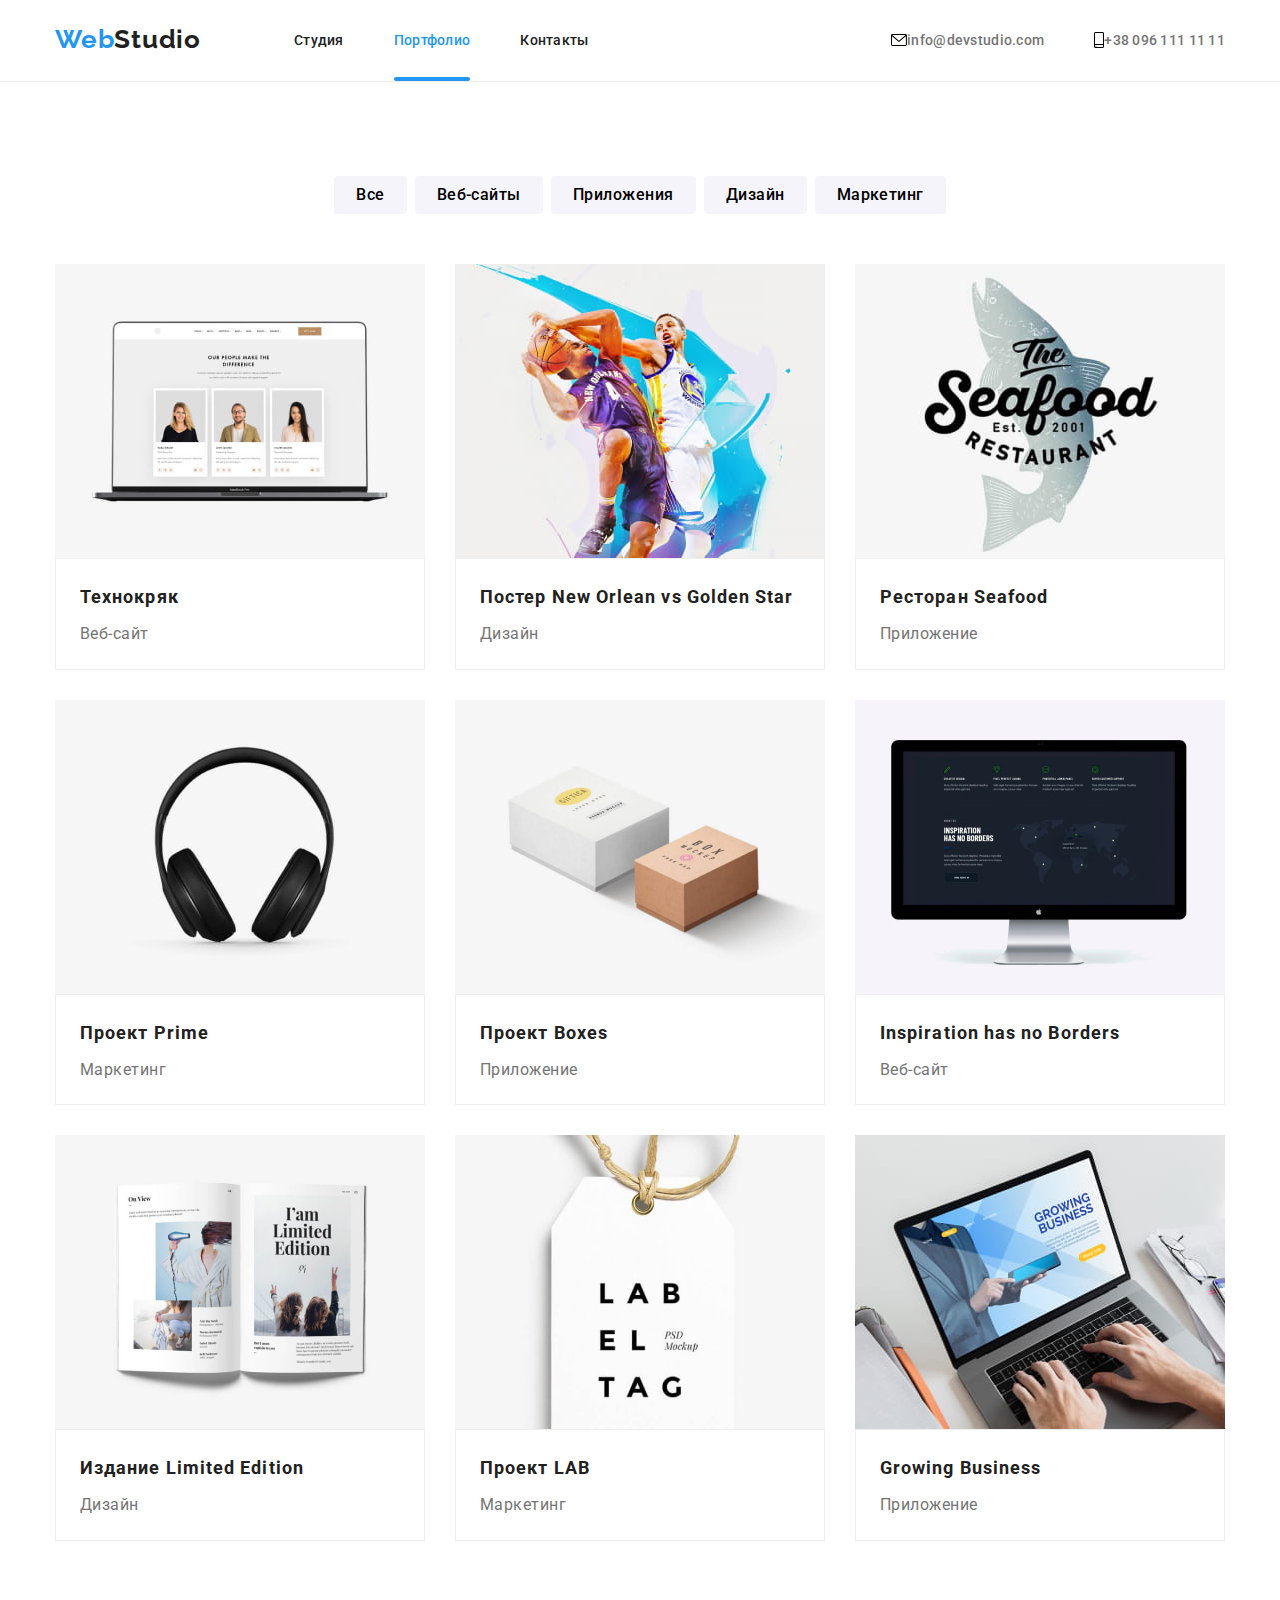
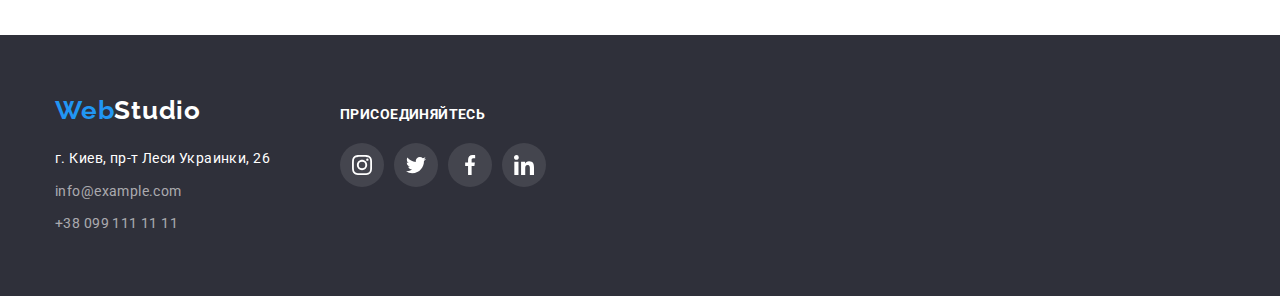
==== commit 00b83d70: "optimization" ====
--- a/portfolio.html
+++ b/portfolio.html
@@ -26,7 +26,7 @@
       <ul class="contacts">
         <li class="contacts__item">
           <a class="contacts__link link" href="mailto:info@devstudio.com">
-            <svg class="contacts__icon-mail" width="16" height="12">
+            <svg class="contacts__icon" width="16" height="12">
               <use href="./images/icons.svg#icon-mail"></use>
             </svg>
             info@devstudio.com
@@ -34,7 +34,7 @@
         </li>
         <li class="contacts__item">
           <a class="contacts__link link" href="tel:+380961111111">
-            <svg class="contacts__icon-smartphone" width="10" height="16">
+            <svg class="contacts__icon" width="10" height="16">
               <use href="./images/icons.svg#icon-smartphone"></use>
             </svg>
             +38 096 111 11 11
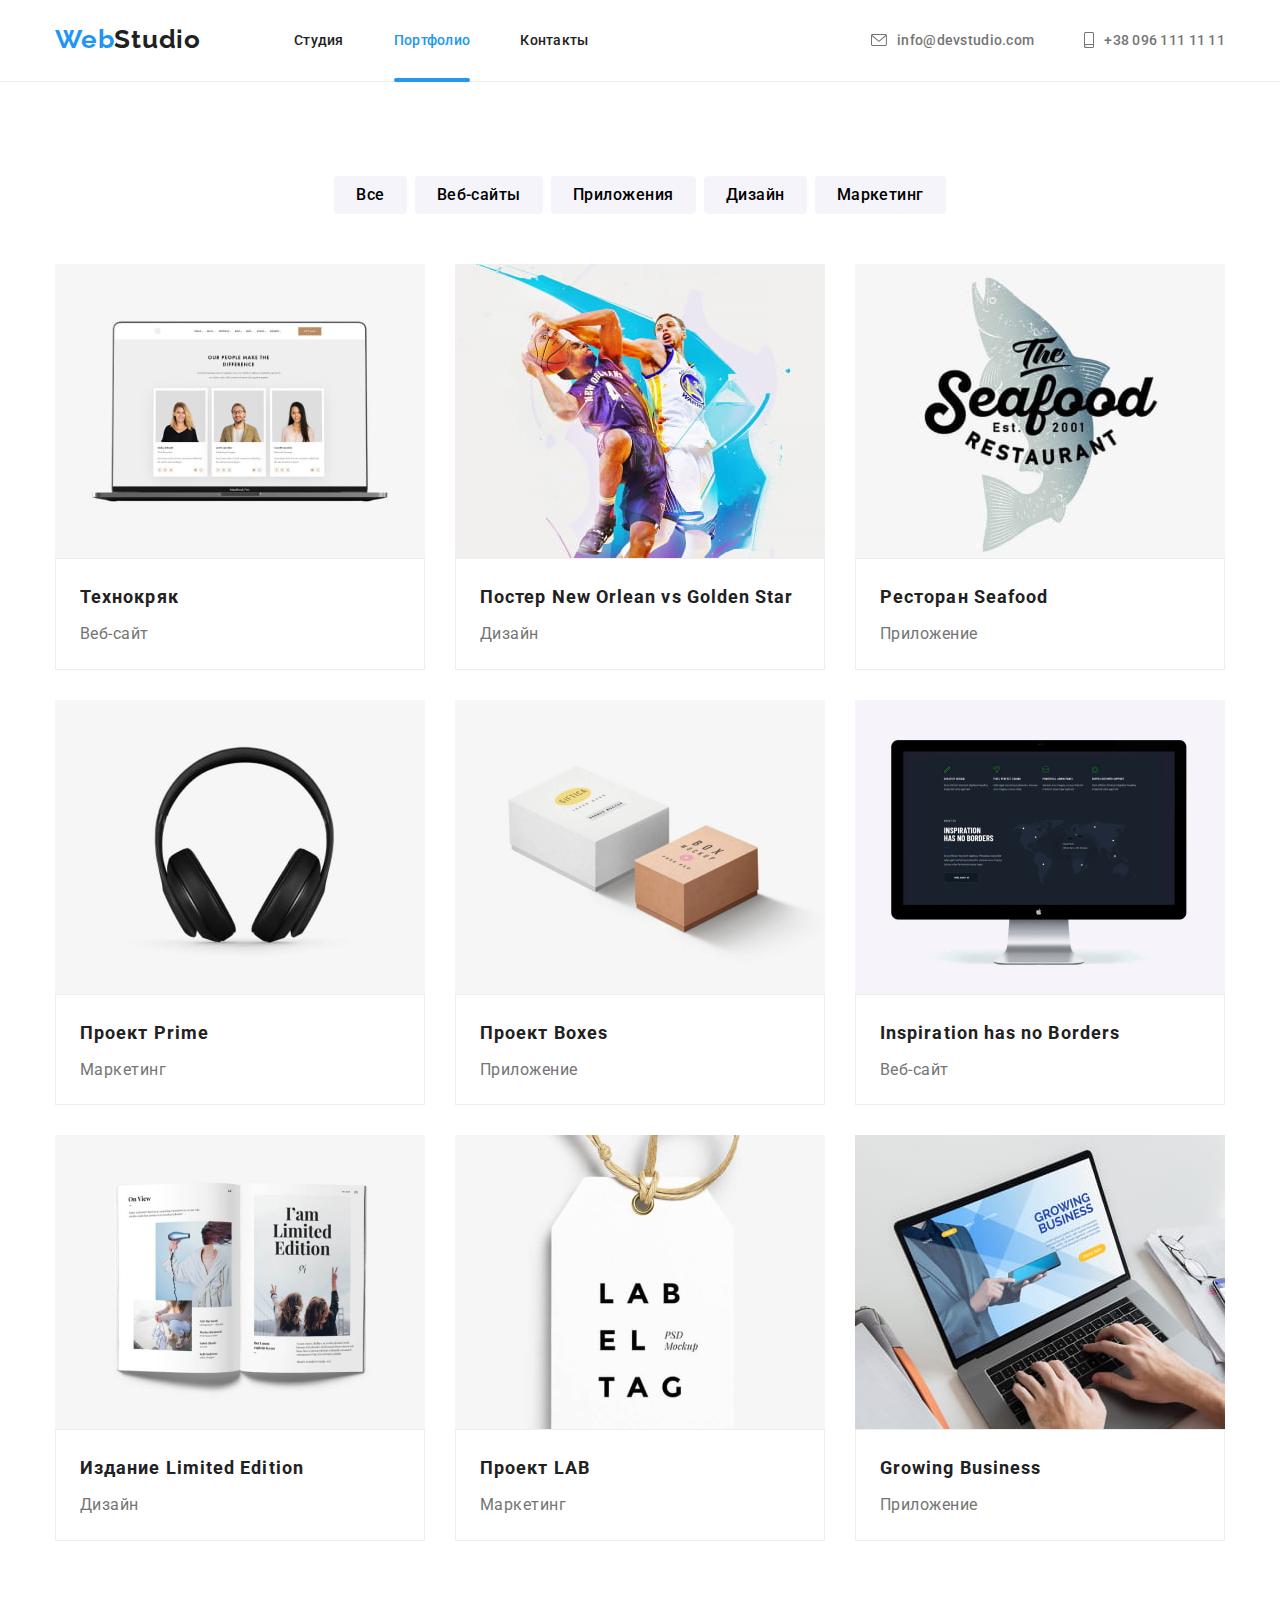
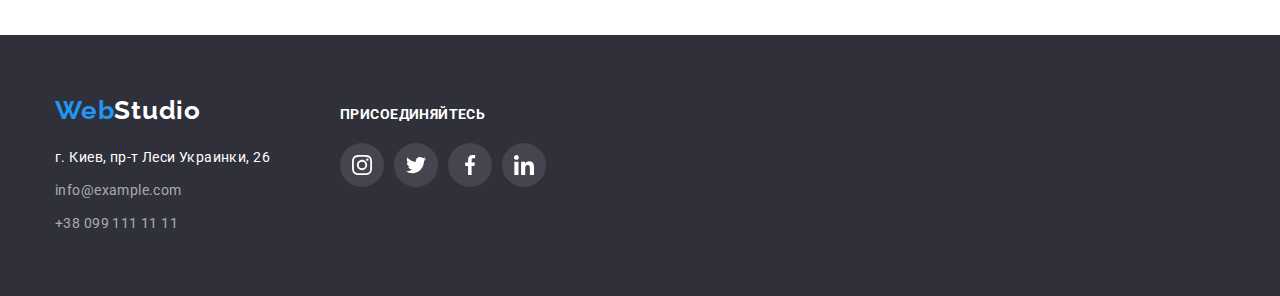
==== commit dde3e7f0: "+optimization" ====
--- a/portfolio.html
+++ b/portfolio.html
@@ -15,7 +15,8 @@
   <header class="header">
     <div class="container thumb">
       <nav class="menu">
-        <a class="menu__logo logo" href="#" target="_blank" rel="noreferrer noopener">Web<span>Studio</span></a>
+        <a class="menu__logo logo" href="#" target="_blank" rel="noreferrer noopener">Web<span
+            class="logo__dark">Studio</span></a>
         <ul class="navigation">
           <li class="navigation__item"><a class="navigation__link link" href="./index.html">Студия</a></li>
           <li class="navigation__item"><a class="navigation__link link current" href="./portfolio.html">Портфолио</a>
@@ -214,7 +215,8 @@
   <footer class="footer">
     <div class="container footer__thumb">
       <div class="footer__box">
-        <a class="footer__logo logo" href="#" target="_blank" rel="noreferrer noopener">Web<span>Studio</span></a>
+        <a class="footer__logo logo" href="#" target="_blank" rel="noreferrer noopener">Web<span
+            class="logo__light">Studio</span></a>
         <address class="address">
           <ul class="address__list">
             <li class="address__item"><a class="address__map" href="https://goo.gl/maps/3mmmgACdLDucJXHp8"
--- a/css/styles.css
+++ b/css/styles.css
@@ -69,11 +69,12 @@
   font-family: Raleway, sans-serif;
   font-weight: 700;
   font-size: 26px;
+  line-height: 1.19;
   letter-spacing: 0.03em;
   text-decoration: none;
   color: var(--brandColor);
 }
-.logo > span {
+.logo__dark {
   color:var(--firstFontColor);
 }
 .link {
@@ -124,7 +125,7 @@
   content: "";
   position: absolute;
   left: 0;
-  bottom: 0;
+  bottom: -1px;
   background-color: var(--brandColor);
   width:100%;
   height: 4px;
@@ -136,11 +137,11 @@
 }
 /* .contacts__item{} */
 
-.contacts__icon-mail {
+.contacts__icon {
   margin-right: 10px;
   fill: currentColor;
 }
-.contacts__icon-smartphone{
+.contacts__icon{
   margin-right: 10px;
   fill: currentColor;
 }
@@ -172,10 +173,6 @@
   background-position: center;
   background-size: cover;
 }
-/* если нужно чтоб фон под картинкой был бесконечно широким */
-/* .hero--bg {
-  background-color: var(--mainBg);
-} */
 .box {
   display: flex;
   flex-direction: column;
@@ -209,17 +206,17 @@
 .hero__btn:hover {
   background-color: var(--brandHover);
 }
-/*----------------------------rows-----------------------*/
-.rows {
-  display: flex;
-}
-.rows__item {
+/*----------------------------features-----------------------*/
+.features {
+  display: flex;
+}
+.features__item {
   flex-basis: calc((100% - 90px) / 4);
 }
-.rows__item:not(:last-child){
+.features__item:not(:last-child){
   margin-right: 30px;
 }
-.rows__box {
+.features__box {
   display: flex;
   align-items: center;
   justify-content: center;
@@ -229,16 +226,16 @@
   width: 270px;
   height: 120px;
 }
-/* .rows__icon {} */
-
-.rows__title {
+/* .features__icon {} */
+
+.features__title {
   font-weight: 700;
   line-height: 1.14;
   letter-spacing: 0.03em;
   text-transform: uppercase;
   margin-bottom: 10px;
 }
-.rows__text {
+.features__text {
   line-height: 1.71;
   letter-spacing: 0.03em;
   color: var(--secondFontColor);
@@ -268,15 +265,16 @@
   position: absolute;
   left: 0;
   bottom: 0;
+  display: flex;
+  justify-content: center;
+  align-items: center;
   width: 100%;
-  padding-top: 27px;
-  padding-bottom: 27px;
+  height: 70px;
   background-color: rgba(47, 48, 58, 0.8);
 }
 .works__label {
   font-weight: 700;
   line-height: 1.14;
-  text-align: center;
   letter-spacing: 0.03em;
   text-transform: uppercase;
   color: var(--lightFontColor);
@@ -492,7 +490,7 @@
   display: block;
   margin-bottom: 20px;
 }
-.footer__logo > span {
+.logo__light {
   color: var(--lightFontColor);
 }
 
